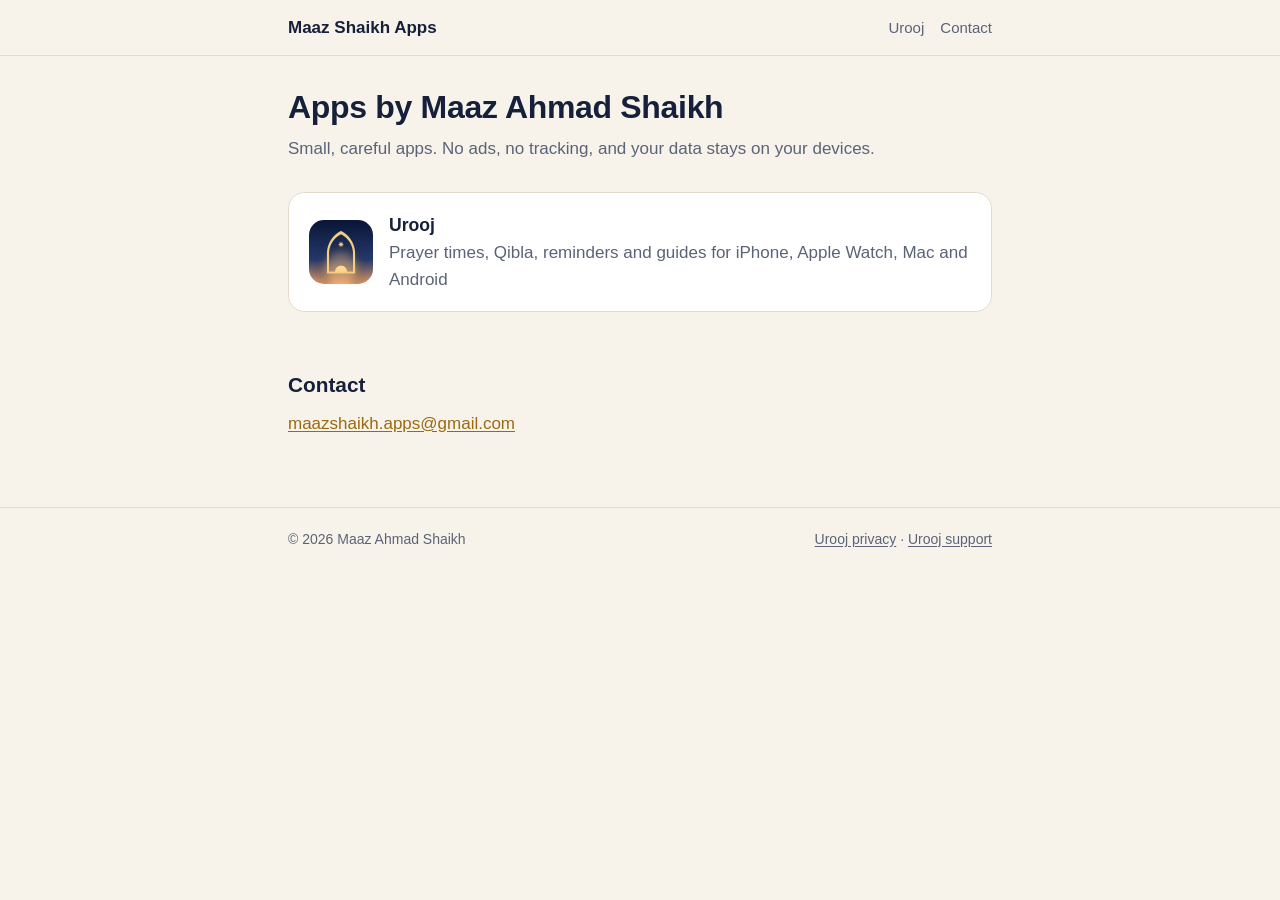
==== index.html @ 0a53e18c "Apps website: home, Urooj page, privacy policy and support Co-Authored-By: Claude Opus 5.5 <noreply@" ====
<!doctype html>
<html lang="en">
<head>
<meta charset="utf-8">
<meta name="viewport" content="width=device-width, initial-scale=1">
<title>Maaz Shaikh Apps</title>
<meta name="description" content="Apps by Maaz Ahmad Shaikh: privacy-respecting, ad-free apps.">
<link rel="icon" href="assets/favicon.png">
<link rel="stylesheet" href="assets/style.css">
</head>
<body>
<header class="site"><div class="wrap">
  <a class="home" href="./">Maaz Shaikh Apps</a>
  <nav><a href="urooj/">Urooj</a><a href="mailto:maazshaikh.apps@gmail.com">Contact</a></nav>
</div></header>

<main><div class="wrap">
<h1>Apps by Maaz Ahmad Shaikh</h1>
<p class="muted">Small, careful apps. No ads, no tracking, and your data stays on your devices.</p>

<div class="apps">
  <a class="card app" href="urooj/">
    <img src="assets/urooj-icon.png" alt="">
    <span><strong>Urooj</strong><span class="muted">Prayer times, Qibla, reminders and guides for iPhone, Apple Watch, Mac and Android</span></span>
  </a>
</div>

<h2>Contact</h2>
<p><a href="mailto:maazshaikh.apps@gmail.com">maazshaikh.apps@gmail.com</a></p>
</div></main>

<footer class="site"><div class="wrap">
  <span>© 2026 Maaz Ahmad Shaikh</span>
  <span><a href="urooj/privacy/">Urooj privacy</a> · <a href="urooj/support/">Urooj support</a></span>
</div></footer>
</body>
</html>
---- assets/style.css ----
:root {
  --bg: #f7f3ea;
  --surface: #ffffff;
  --text: #17203a;
  --muted: #5b6378;
  --line: #e4dccb;
  --accent: #9a6a12;
  --accent-soft: #f4ce80;
  --night: #0a1636;
  --max: 46rem;
}
@media (prefers-color-scheme: dark) {
  :root {
    --bg: #0a1636;
    --surface: #111f45;
    --text: #eef1f8;
    --muted: #aab3c9;
    --line: #22325e;
    --accent: #f4ce80;
    --accent-soft: #f4ce80;
  }
}
* { box-sizing: border-box; }
html { -webkit-text-size-adjust: 100%; }
body {
  margin: 0;
  background: var(--bg);
  color: var(--text);
  font: 17px/1.6 -apple-system, BlinkMacSystemFont, "Segoe UI", Roboto, "Noto Sans", "Helvetica Neue", Arial, sans-serif;
}
a { color: var(--accent); text-underline-offset: 2px; }
.wrap { max-width: var(--max); margin: 0 auto; padding: 0 16px; }
header.site { border-bottom: 1px solid var(--line); }
header.site .wrap { display: flex; align-items: center; justify-content: space-between; gap: 12px; padding-top: 14px; padding-bottom: 14px; }
header.site a.home { color: var(--text); text-decoration: none; font-weight: 600; }
header.site nav { display: flex; gap: 16px; flex-wrap: wrap; font-size: 15px; }
header.site nav a { color: var(--muted); text-decoration: none; }
header.site nav a:hover, header.site nav a[aria-current="page"] { color: var(--accent); }
main { padding: 32px 0 56px; }
h1 { font-size: 2rem; line-height: 1.2; margin: 0 0 8px; letter-spacing: -0.01em; }
h2 { font-size: 1.3rem; margin: 40px 0 8px; }
h3 { font-size: 1.05rem; margin: 24px 0 4px; }
p, ul { margin: 0 0 14px; }
ul { padding-left: 1.2em; }
li { margin: 4px 0; }
.muted { color: var(--muted); }
.small { font-size: 15px; }
.hero { display: flex; gap: 20px; align-items: center; margin-bottom: 20px; }
.hero img { width: 96px; height: 96px; border-radius: 22px; flex: none; box-shadow: 0 6px 24px rgba(10, 22, 54, 0.25); }
.hero .ar { font-family: "Noto Nastaliq Urdu", "Noto Naskh Arabic", serif; font-style: normal; font-size: 1.4rem; color: var(--accent); }
.card { background: var(--surface); border: 1px solid var(--line); border-radius: 16px; padding: 18px 20px; margin: 16px 0; }
.card h2, .card h3 { margin-top: 0; }
.apps { display: grid; gap: 14px; }
.app { display: flex; gap: 16px; align-items: center; text-decoration: none; color: inherit; }
.app img { width: 64px; height: 64px; border-radius: 15px; flex: none; }
.app strong { display: block; font-size: 1.1rem; }
.badge { display: inline-block; font-size: 13px; padding: 2px 10px; border-radius: 999px; background: var(--accent-soft); color: var(--night); font-weight: 600; }
.grid2 { display: grid; grid-template-columns: repeat(auto-fit, minmax(15rem, 1fr)); gap: 12px; }
.grid2 .card { margin: 0; }
details { border-top: 1px solid var(--line); padding: 10px 0; }
details:last-child { border-bottom: 1px solid var(--line); }
summary { cursor: pointer; font-weight: 600; }
details p { margin: 8px 0 4px; }
footer.site { border-top: 1px solid var(--line); padding: 20px 0 32px; font-size: 14px; color: var(--muted); }
footer.site .wrap { display: flex; flex-wrap: wrap; gap: 8px 20px; justify-content: space-between; }
footer.site a { color: var(--muted); }
table { border-collapse: collapse; width: 100%; font-size: 15px; margin: 8px 0 16px; }
th, td { text-align: left; vertical-align: top; padding: 8px 10px; border-bottom: 1px solid var(--line); }
th { font-weight: 600; }
.table-scroll { overflow-x: auto; }
@media (max-width: 520px) {
  h1 { font-size: 1.6rem; }
  .hero { flex-direction: column; align-items: flex-start; }
  header.site .wrap { flex-direction: column; align-items: flex-start; }
}
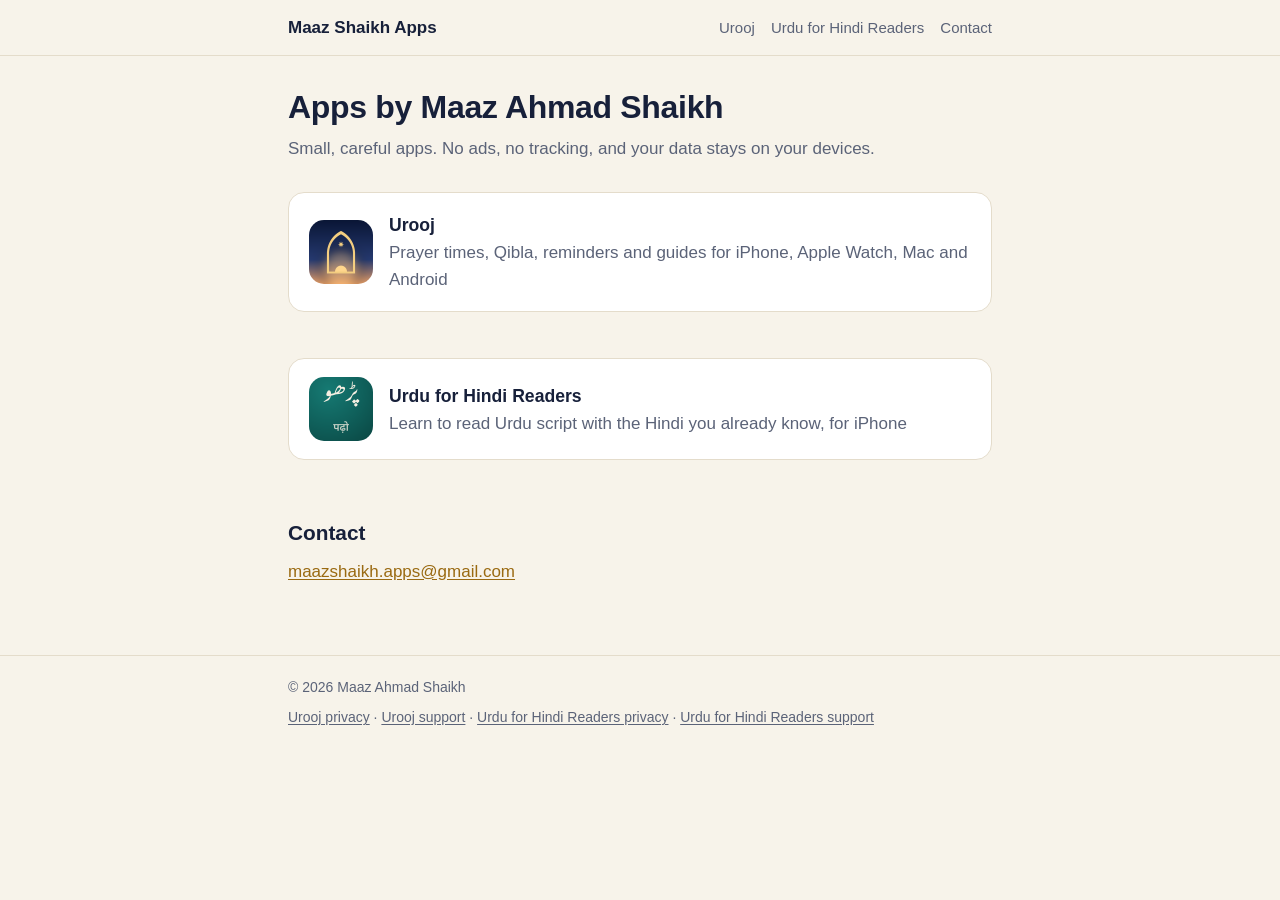
==== commit 382701a8: "Add Urdu for Hindi Readers: app page, privacy policy and support Co-Authored-By: Claude Opus 5.5 <no" ====
--- a/index.html
+++ b/index.html
@@ -11,7 +11,7 @@
 <body>
 <header class="site"><div class="wrap">
   <a class="home" href="./">Maaz Shaikh Apps</a>
-  <nav><a href="urooj/">Urooj</a><a href="mailto:maazshaikh.apps@gmail.com">Contact</a></nav>
+  <nav><a href="urooj/">Urooj</a><a href="urdu-reader/">Urdu for Hindi Readers</a><a href="mailto:maazshaikh.apps@gmail.com">Contact</a></nav>
 </div></header>
 
 <main><div class="wrap">
@@ -23,6 +23,10 @@
     <img src="assets/urooj-icon.png" alt="">
     <span><strong>Urooj</strong><span class="muted">Prayer times, Qibla, reminders and guides for iPhone, Apple Watch, Mac and Android</span></span>
   </a>
+  <a class="card app" href="urdu-reader/">
+    <img src="assets/urdu-reader-icon.png" alt="">
+    <span><strong>Urdu for Hindi Readers</strong><span class="muted">Learn to read Urdu script with the Hindi you already know, for iPhone</span></span>
+  </a>
 </div>
 
 <h2>Contact</h2>
@@ -31,7 +35,7 @@
 
 <footer class="site"><div class="wrap">
   <span>© 2026 Maaz Ahmad Shaikh</span>
-  <span><a href="urooj/privacy/">Urooj privacy</a> · <a href="urooj/support/">Urooj support</a></span>
+  <span><a href="urooj/privacy/">Urooj privacy</a> · <a href="urooj/support/">Urooj support</a> · <a href="urdu-reader/privacy/">Urdu for Hindi Readers privacy</a> · <a href="urdu-reader/support/">Urdu for Hindi Readers support</a></span>
 </div></footer>
 </body>
 </html>
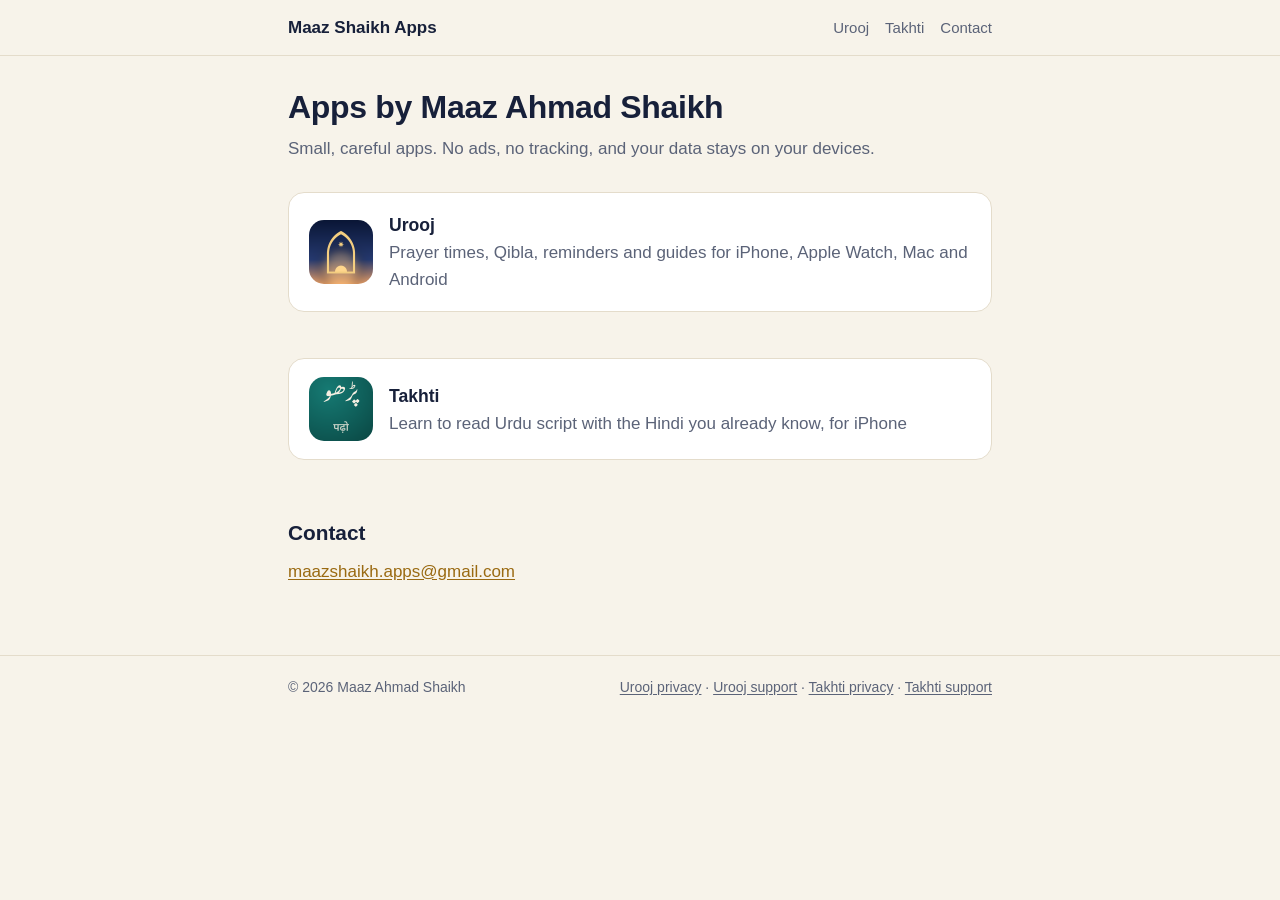
==== commit ac428692: "Rename Urdu for Hindi Readers to Takhti Co-Authored-By: Claude Opus 5.5 <noreply@anthropic.com> Clau" ====
--- a/index.html
+++ b/index.html
@@ -11,7 +11,7 @@
 <body>
 <header class="site"><div class="wrap">
   <a class="home" href="./">Maaz Shaikh Apps</a>
-  <nav><a href="urooj/">Urooj</a><a href="urdu-reader/">Urdu for Hindi Readers</a><a href="mailto:maazshaikh.apps@gmail.com">Contact</a></nav>
+  <nav><a href="urooj/">Urooj</a><a href="urdu-reader/">Takhti</a><a href="mailto:maazshaikh.apps@gmail.com">Contact</a></nav>
 </div></header>
 
 <main><div class="wrap">
@@ -25,7 +25,7 @@
   </a>
   <a class="card app" href="urdu-reader/">
     <img src="assets/urdu-reader-icon.png" alt="">
-    <span><strong>Urdu for Hindi Readers</strong><span class="muted">Learn to read Urdu script with the Hindi you already know, for iPhone</span></span>
+    <span><strong>Takhti</strong><span class="muted">Learn to read Urdu script with the Hindi you already know, for iPhone</span></span>
   </a>
 </div>
 
@@ -35,7 +35,7 @@
 
 <footer class="site"><div class="wrap">
   <span>© 2026 Maaz Ahmad Shaikh</span>
-  <span><a href="urooj/privacy/">Urooj privacy</a> · <a href="urooj/support/">Urooj support</a> · <a href="urdu-reader/privacy/">Urdu for Hindi Readers privacy</a> · <a href="urdu-reader/support/">Urdu for Hindi Readers support</a></span>
+  <span><a href="urooj/privacy/">Urooj privacy</a> · <a href="urooj/support/">Urooj support</a> · <a href="urdu-reader/privacy/">Takhti privacy</a> · <a href="urdu-reader/support/">Takhti support</a></span>
 </div></footer>
 </body>
 </html>
